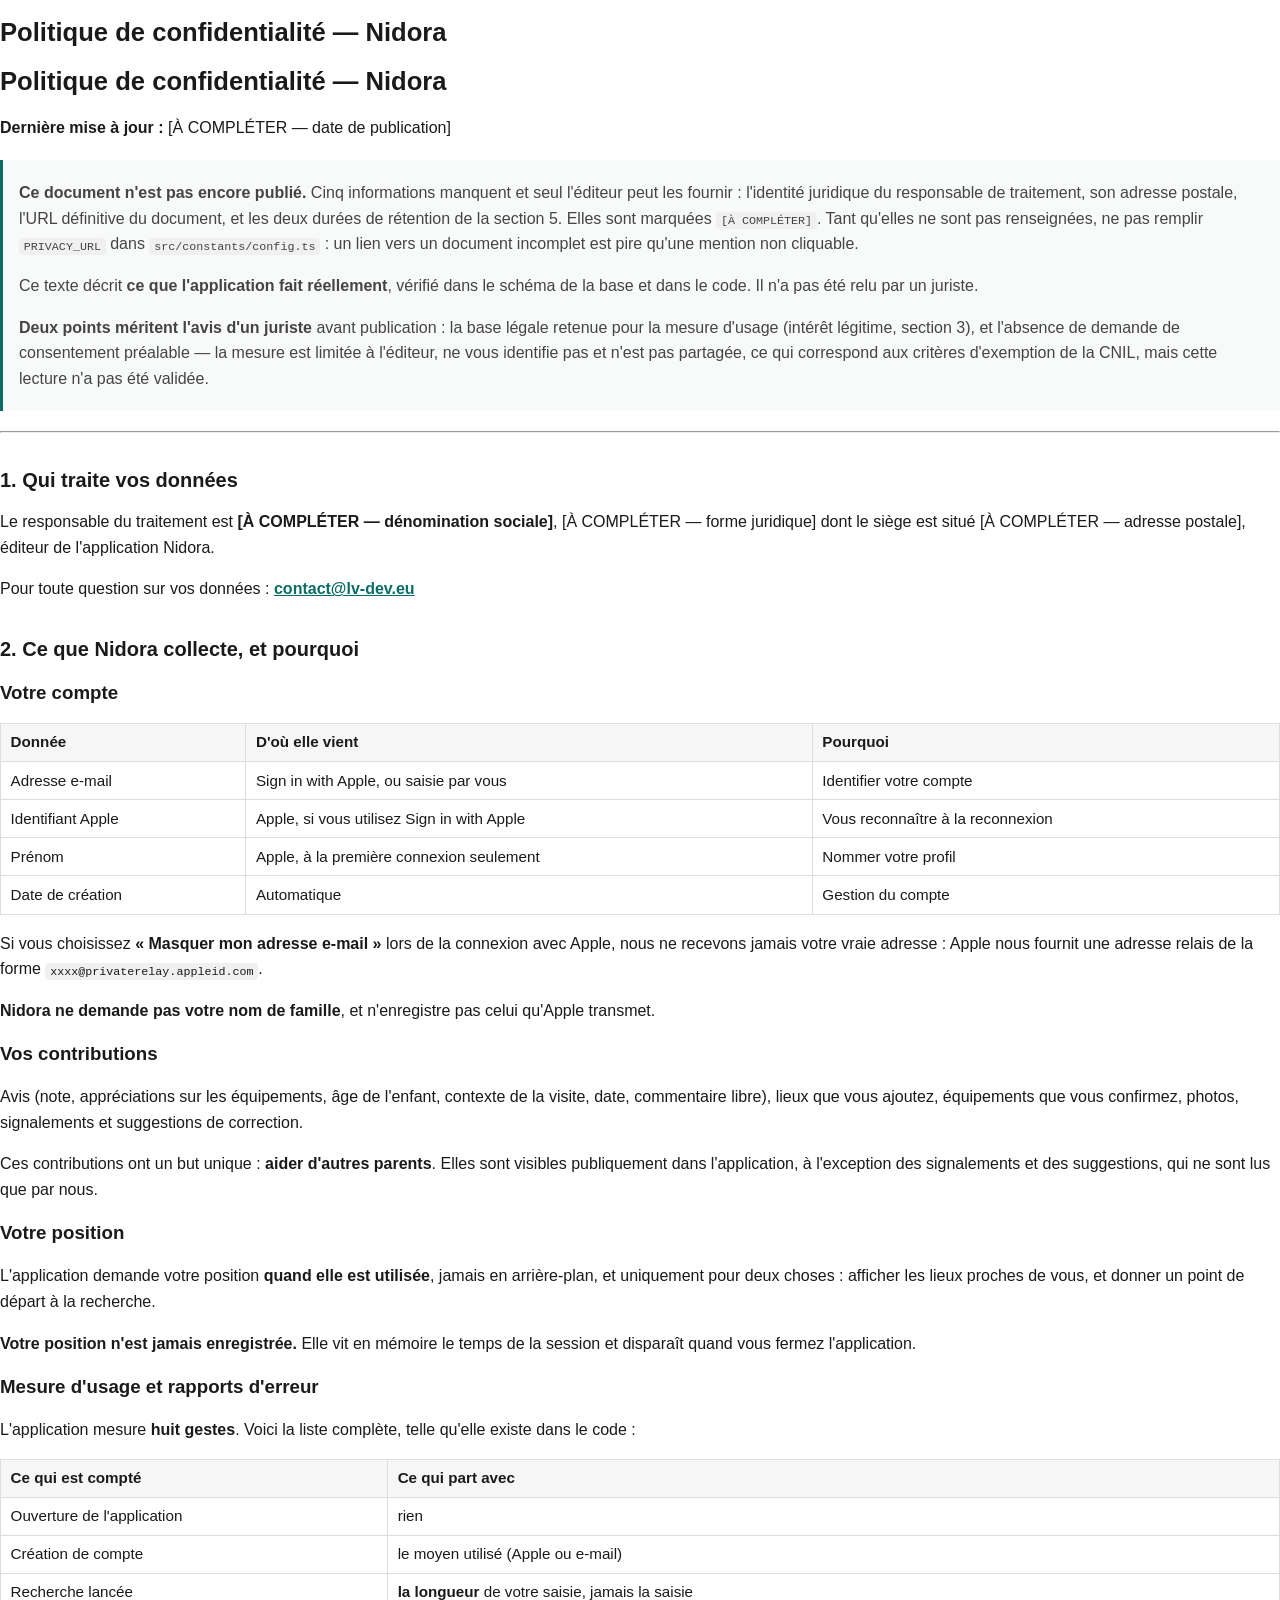
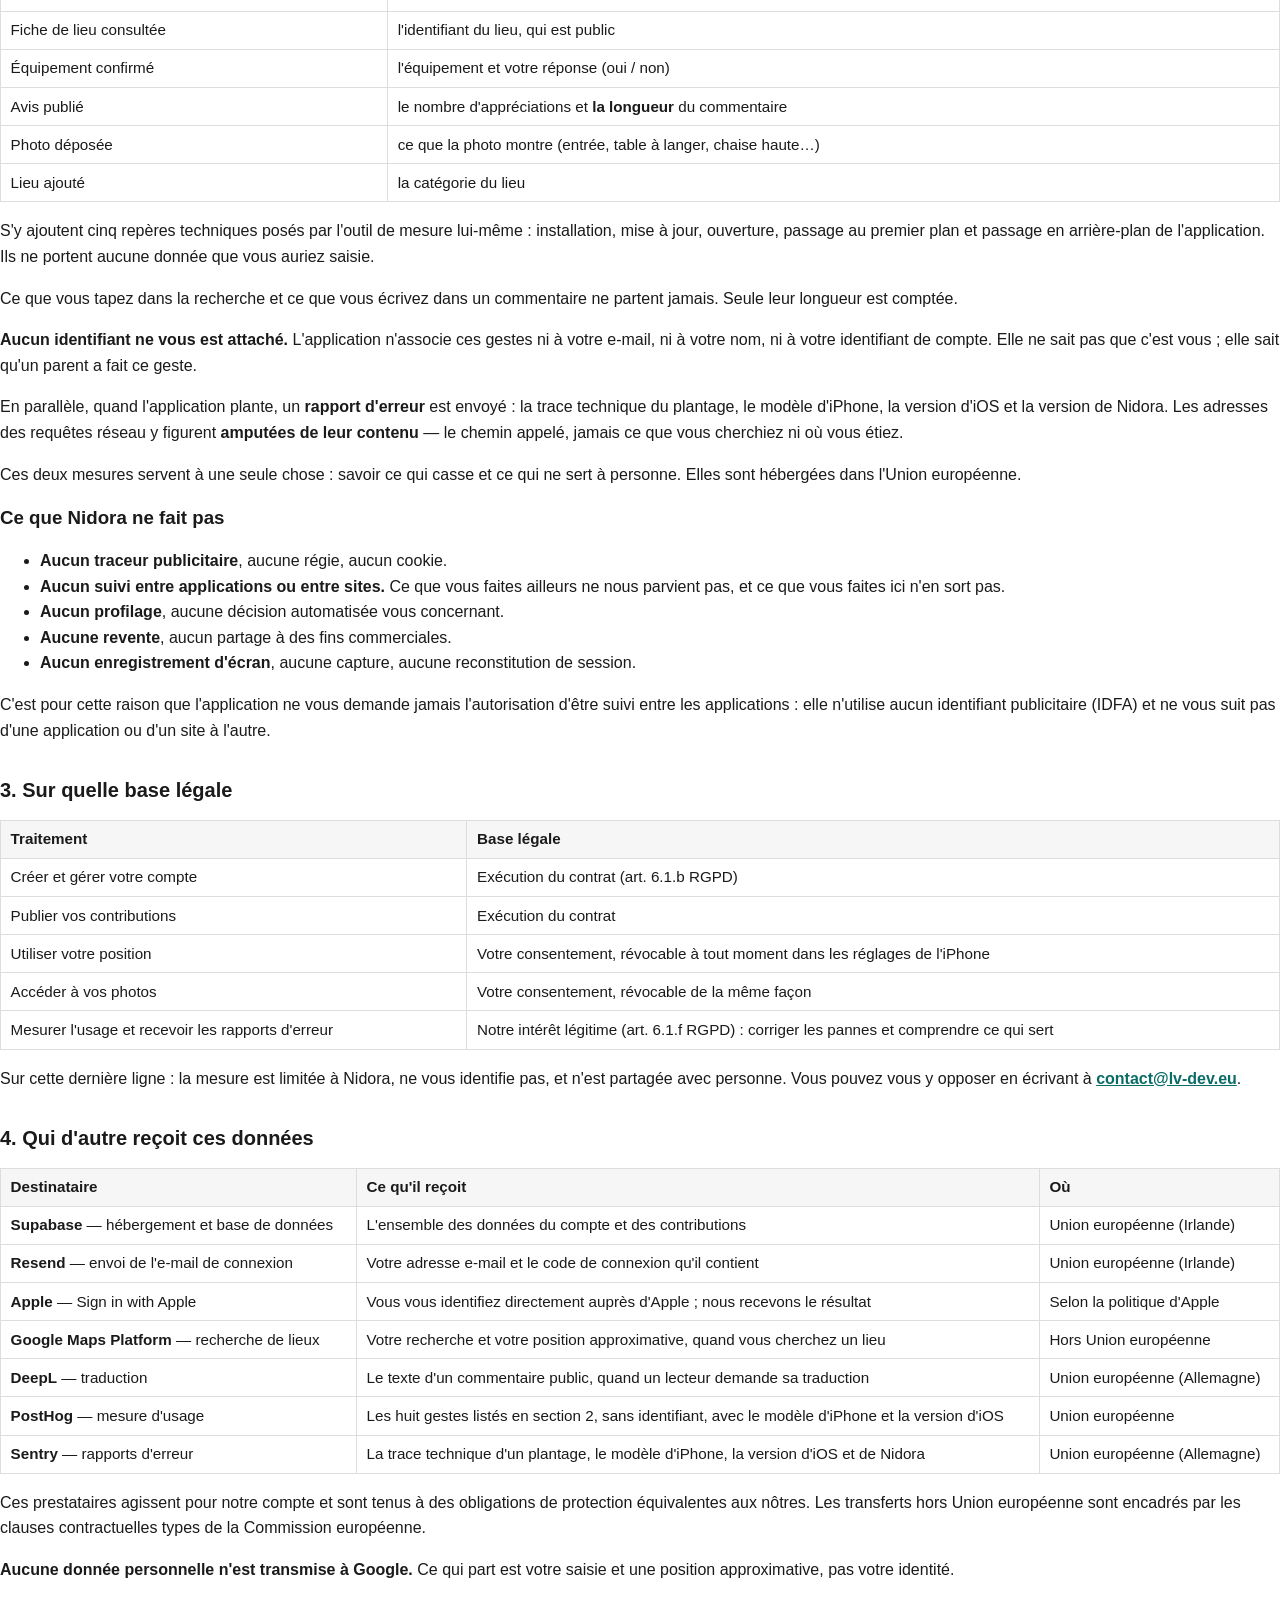
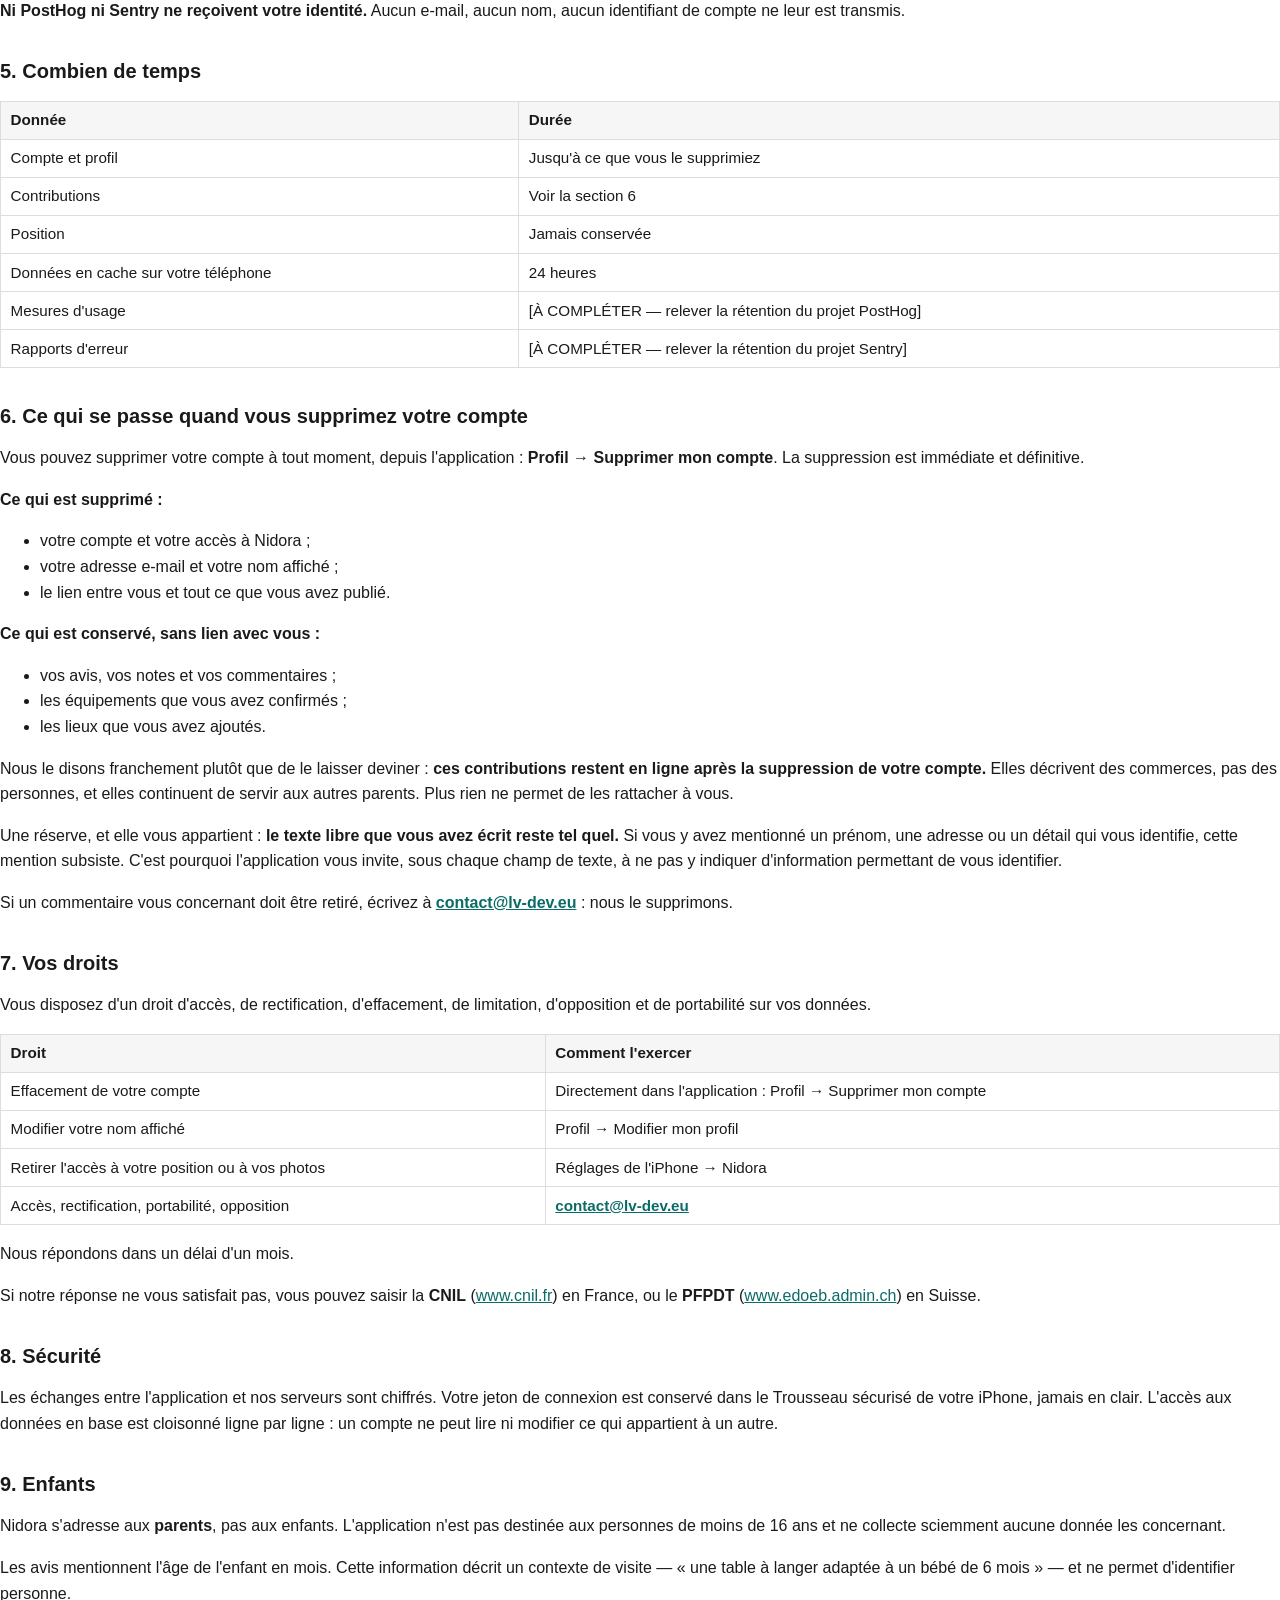
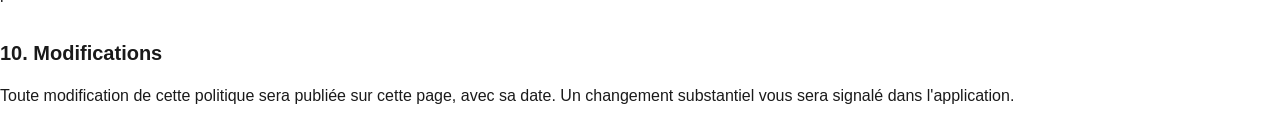
==== confidentialite.html @ 4f70db89 "feat(legal): le web de Nidora sur nidora.lv-dev.eu Pages legales rendues (pandoc) depuis nidora-app/" ====
<!DOCTYPE html>
<html xmlns="http://www.w3.org/1999/xhtml" lang="fr" xml:lang="fr">
<head>
  <meta charset="utf-8" />
  <meta name="generator" content="pandoc 3.11" />
  <meta name="viewport" content="width=device-width, initial-scale=1.0, user-scalable=yes" />
  <title>Politique de confidentialité — Nidora</title>
  <style>
    /* Default styles provided by pandoc.
    ** See https://pandoc.org/MANUAL.html#variables-for-html for config info.
    */
    span.smallcaps{font-variant: small-caps;}
    div.columns{display: flex; gap: 1.5em;}
    div.column{flex: auto;}
    @media screen {
    div.columns{gap: min(4vw, 1.5em);}
    div.column{overflow-x: auto;}
    }
    div.hanging-indent{margin-left: 1.5em; text-indent: -1.5em;}
    /* The extra [class] is a hack that increases specificity enough to
       override a similar rule in reveal.js */
    ul.task-list[class]{list-style: none;}
    ul.task-list li input[type="checkbox"] {
      font-size: inherit;
      width: 0.8em;
      margin: 0 0.8em 0.2em -1.6em;
      vertical-align: middle;
    }
  </style>
  <link rel="stylesheet" href="style.css" />
</head>
<body>
<header id="title-block-header">
<h1 class="title">Politique de confidentialité — Nidora</h1>
</header>
<h1 id="politique-de-confidentialité--nidora">Politique de
confidentialité — Nidora</h1>
<p><strong>Dernière mise à jour :</strong> [À COMPLÉTER — date de
publication]</p>
<blockquote>
<p><strong>Ce document n'est pas encore publié.</strong> Cinq
informations manquent et seul l'éditeur peut les fournir : l'identité
juridique du responsable de traitement, son adresse postale, l'URL
définitive du document, et les deux durées de rétention de la section 5.
Elles sont marquées <code>[À COMPLÉTER]</code>. Tant qu'elles ne sont
pas renseignées, ne pas remplir <code>PRIVACY_URL</code> dans
<code>src/constants/config.ts</code> : un lien vers un document
incomplet est pire qu'une mention non cliquable.</p>
<p>Ce texte décrit <strong>ce que l'application fait
réellement</strong>, vérifié dans le schéma de la base et dans le code.
Il n'a pas été relu par un juriste.</p>
<p><strong>Deux points méritent l'avis d'un juriste</strong> avant
publication : la base légale retenue pour la mesure d'usage (intérêt
légitime, section 3), et l'absence de demande de consentement préalable
— la mesure est limitée à l'éditeur, ne vous identifie pas et n'est pas
partagée, ce qui correspond aux critères d'exemption de la CNIL, mais
cette lecture n'a pas été validée.</p>
</blockquote>
<hr />
<h2 id="1-qui-traite-vos-données">1. Qui traite vos données</h2>
<p>Le responsable du traitement est <strong>[À COMPLÉTER — dénomination
sociale]</strong>, [À COMPLÉTER — forme juridique] dont le siège est
situé [À COMPLÉTER — adresse postale], éditeur de l'application
Nidora.</p>
<p>Pour toute question sur vos données : <strong><a
href="mailto:contact@lv-dev.eu">contact@lv-dev.eu</a></strong></p>
<h2 id="2-ce-que-nidora-collecte-et-pourquoi">2. Ce que Nidora collecte,
et pourquoi</h2>
<h3 id="votre-compte">Votre compte</h3>
<table>
<thead>
<tr>
<th>Donnée</th>
<th>D'où elle vient</th>
<th>Pourquoi</th>
</tr>
</thead>
<tbody>
<tr>
<td>Adresse e-mail</td>
<td>Sign in with Apple, ou saisie par vous</td>
<td>Identifier votre compte</td>
</tr>
<tr>
<td>Identifiant Apple</td>
<td>Apple, si vous utilisez Sign in with Apple</td>
<td>Vous reconnaître à la reconnexion</td>
</tr>
<tr>
<td>Prénom</td>
<td>Apple, à la première connexion seulement</td>
<td>Nommer votre profil</td>
</tr>
<tr>
<td>Date de création</td>
<td>Automatique</td>
<td>Gestion du compte</td>
</tr>
</tbody>
</table>
<p>Si vous choisissez <strong>« Masquer mon adresse e-mail »</strong>
lors de la connexion avec Apple, nous ne recevons jamais votre vraie
adresse : Apple nous fournit une adresse relais de la forme
<code>xxxx@privaterelay.appleid.com</code>.</p>
<p><strong>Nidora ne demande pas votre nom de famille</strong>, et
n'enregistre pas celui qu'Apple transmet.</p>
<h3 id="vos-contributions">Vos contributions</h3>
<p>Avis (note, appréciations sur les équipements, âge de l'enfant,
contexte de la visite, date, commentaire libre), lieux que vous ajoutez,
équipements que vous confirmez, photos, signalements et suggestions de
correction.</p>
<p>Ces contributions ont un but unique : <strong>aider d'autres
parents</strong>. Elles sont visibles publiquement dans l'application, à
l'exception des signalements et des suggestions, qui ne sont lus que par
nous.</p>
<h3 id="votre-position">Votre position</h3>
<p>L'application demande votre position <strong>quand elle est
utilisée</strong>, jamais en arrière-plan, et uniquement pour deux
choses : afficher les lieux proches de vous, et donner un point de
départ à la recherche.</p>
<p><strong>Votre position n'est jamais enregistrée.</strong> Elle vit en
mémoire le temps de la session et disparaît quand vous fermez
l'application.</p>
<h3 id="mesure-dusage-et-rapports-derreur">Mesure d'usage et rapports
d'erreur</h3>
<p>L'application mesure <strong>huit gestes</strong>. Voici la liste
complète, telle qu'elle existe dans le code :</p>
<table>
<thead>
<tr>
<th>Ce qui est compté</th>
<th>Ce qui part avec</th>
</tr>
</thead>
<tbody>
<tr>
<td>Ouverture de l'application</td>
<td>rien</td>
</tr>
<tr>
<td>Création de compte</td>
<td>le moyen utilisé (Apple ou e-mail)</td>
</tr>
<tr>
<td>Recherche lancée</td>
<td><strong>la longueur</strong> de votre saisie, jamais la saisie</td>
</tr>
<tr>
<td>Fiche de lieu consultée</td>
<td>l'identifiant du lieu, qui est public</td>
</tr>
<tr>
<td>Équipement confirmé</td>
<td>l'équipement et votre réponse (oui / non)</td>
</tr>
<tr>
<td>Avis publié</td>
<td>le nombre d'appréciations et <strong>la longueur</strong> du
commentaire</td>
</tr>
<tr>
<td>Photo déposée</td>
<td>ce que la photo montre (entrée, table à langer, chaise haute…)</td>
</tr>
<tr>
<td>Lieu ajouté</td>
<td>la catégorie du lieu</td>
</tr>
</tbody>
</table>
<p>S'y ajoutent cinq repères techniques posés par l'outil de mesure
lui-même : installation, mise à jour, ouverture, passage au premier plan
et passage en arrière-plan de l'application. Ils ne portent aucune
donnée que vous auriez saisie.</p>
<p>Ce que vous tapez dans la recherche et ce que vous écrivez dans un
commentaire ne partent jamais. Seule leur longueur est comptée.</p>
<p><strong>Aucun identifiant ne vous est attaché.</strong> L'application
n'associe ces gestes ni à votre e-mail, ni à votre nom, ni à votre
identifiant de compte. Elle ne sait pas que c'est vous ; elle sait qu'un
parent a fait ce geste.</p>
<p>En parallèle, quand l'application plante, un <strong>rapport
d'erreur</strong> est envoyé : la trace technique du plantage, le modèle
d'iPhone, la version d'iOS et la version de Nidora. Les adresses des
requêtes réseau y figurent <strong>amputées de leur contenu</strong> —
le chemin appelé, jamais ce que vous cherchiez ni où vous étiez.</p>
<p>Ces deux mesures servent à une seule chose : savoir ce qui casse et
ce qui ne sert à personne. Elles sont hébergées dans l'Union
européenne.</p>
<h3 id="ce-que-nidora-ne-fait-pas">Ce que Nidora ne fait pas</h3>
<ul>
<li><strong>Aucun traceur publicitaire</strong>, aucune régie, aucun
cookie.</li>
<li><strong>Aucun suivi entre applications ou entre sites.</strong> Ce
que vous faites ailleurs ne nous parvient pas, et ce que vous faites ici
n'en sort pas.</li>
<li><strong>Aucun profilage</strong>, aucune décision automatisée vous
concernant.</li>
<li><strong>Aucune revente</strong>, aucun partage à des fins
commerciales.</li>
<li><strong>Aucun enregistrement d'écran</strong>, aucune capture,
aucune reconstitution de session.</li>
</ul>
<p>C'est pour cette raison que l'application ne vous demande jamais
l'autorisation d'être suivi entre les applications : elle n'utilise
aucun identifiant publicitaire (IDFA) et ne vous suit pas d'une
application ou d'un site à l'autre.</p>
<h2 id="3-sur-quelle-base-légale">3. Sur quelle base légale</h2>
<table>
<thead>
<tr>
<th>Traitement</th>
<th>Base légale</th>
</tr>
</thead>
<tbody>
<tr>
<td>Créer et gérer votre compte</td>
<td>Exécution du contrat (art. 6.1.b RGPD)</td>
</tr>
<tr>
<td>Publier vos contributions</td>
<td>Exécution du contrat</td>
</tr>
<tr>
<td>Utiliser votre position</td>
<td>Votre consentement, révocable à tout moment dans les réglages de
l'iPhone</td>
</tr>
<tr>
<td>Accéder à vos photos</td>
<td>Votre consentement, révocable de la même façon</td>
</tr>
<tr>
<td>Mesurer l'usage et recevoir les rapports d'erreur</td>
<td>Notre intérêt légitime (art. 6.1.f RGPD) : corriger les pannes et
comprendre ce qui sert</td>
</tr>
</tbody>
</table>
<p>Sur cette dernière ligne : la mesure est limitée à Nidora, ne vous
identifie pas, et n'est partagée avec personne. Vous pouvez vous y
opposer en écrivant à <strong><a
href="mailto:contact@lv-dev.eu">contact@lv-dev.eu</a></strong>.</p>
<h2 id="4-qui-dautre-reçoit-ces-données">4. Qui d'autre reçoit ces
données</h2>
<table>
<thead>
<tr>
<th>Destinataire</th>
<th>Ce qu'il reçoit</th>
<th>Où</th>
</tr>
</thead>
<tbody>
<tr>
<td><strong>Supabase</strong> — hébergement et base de données</td>
<td>L'ensemble des données du compte et des contributions</td>
<td>Union européenne (Irlande)</td>
</tr>
<tr>
<td><strong>Resend</strong> — envoi de l'e-mail de connexion</td>
<td>Votre adresse e-mail et le code de connexion qu'il contient</td>
<td>Union européenne (Irlande)</td>
</tr>
<tr>
<td><strong>Apple</strong> — Sign in with Apple</td>
<td>Vous vous identifiez directement auprès d'Apple ; nous recevons le
résultat</td>
<td>Selon la politique d'Apple</td>
</tr>
<tr>
<td><strong>Google Maps Platform</strong> — recherche de lieux</td>
<td>Votre recherche et votre position approximative, quand vous cherchez
un lieu</td>
<td>Hors Union européenne</td>
</tr>
<tr>
<td><strong>DeepL</strong> — traduction</td>
<td>Le texte d'un commentaire public, quand un lecteur demande sa
traduction</td>
<td>Union européenne (Allemagne)</td>
</tr>
<tr>
<td><strong>PostHog</strong> — mesure d'usage</td>
<td>Les huit gestes listés en section 2, sans identifiant, avec le
modèle d'iPhone et la version d'iOS</td>
<td>Union européenne</td>
</tr>
<tr>
<td><strong>Sentry</strong> — rapports d'erreur</td>
<td>La trace technique d'un plantage, le modèle d'iPhone, la version
d'iOS et de Nidora</td>
<td>Union européenne (Allemagne)</td>
</tr>
</tbody>
</table>
<p>Ces prestataires agissent pour notre compte et sont tenus à des
obligations de protection équivalentes aux nôtres. Les transferts hors
Union européenne sont encadrés par les clauses contractuelles types de
la Commission européenne.</p>
<p><strong>Aucune donnée personnelle n'est transmise à Google.</strong>
Ce qui part est votre saisie et une position approximative, pas votre
identité.</p>
<p><strong>Ni PostHog ni Sentry ne reçoivent votre identité.</strong>
Aucun e-mail, aucun nom, aucun identifiant de compte ne leur est
transmis.</p>
<h2 id="5-combien-de-temps">5. Combien de temps</h2>
<table>
<thead>
<tr>
<th>Donnée</th>
<th>Durée</th>
</tr>
</thead>
<tbody>
<tr>
<td>Compte et profil</td>
<td>Jusqu'à ce que vous le supprimiez</td>
</tr>
<tr>
<td>Contributions</td>
<td>Voir la section 6</td>
</tr>
<tr>
<td>Position</td>
<td>Jamais conservée</td>
</tr>
<tr>
<td>Données en cache sur votre téléphone</td>
<td>24 heures</td>
</tr>
<tr>
<td>Mesures d'usage</td>
<td>[À COMPLÉTER — relever la rétention du projet PostHog]</td>
</tr>
<tr>
<td>Rapports d'erreur</td>
<td>[À COMPLÉTER — relever la rétention du projet Sentry]</td>
</tr>
</tbody>
</table>
<h2 id="6-ce-qui-se-passe-quand-vous-supprimez-votre-compte">6. Ce qui
se passe quand vous supprimez votre compte</h2>
<p>Vous pouvez supprimer votre compte à tout moment, depuis
l'application : <strong>Profil → Supprimer mon compte</strong>. La
suppression est immédiate et définitive.</p>
<p><strong>Ce qui est supprimé :</strong></p>
<ul>
<li>votre compte et votre accès à Nidora ;</li>
<li>votre adresse e-mail et votre nom affiché ;</li>
<li>le lien entre vous et tout ce que vous avez publié.</li>
</ul>
<p><strong>Ce qui est conservé, sans lien avec vous :</strong></p>
<ul>
<li>vos avis, vos notes et vos commentaires ;</li>
<li>les équipements que vous avez confirmés ;</li>
<li>les lieux que vous avez ajoutés.</li>
</ul>
<p>Nous le disons franchement plutôt que de le laisser deviner :
<strong>ces contributions restent en ligne après la suppression de votre
compte.</strong> Elles décrivent des commerces, pas des personnes, et
elles continuent de servir aux autres parents. Plus rien ne permet de
les rattacher à vous.</p>
<p>Une réserve, et elle vous appartient : <strong>le texte libre que
vous avez écrit reste tel quel.</strong> Si vous y avez mentionné un
prénom, une adresse ou un détail qui vous identifie, cette mention
subsiste. C'est pourquoi l'application vous invite, sous chaque champ de
texte, à ne pas y indiquer d'information permettant de vous
identifier.</p>
<p>Si un commentaire vous concernant doit être retiré, écrivez à
<strong><a
href="mailto:contact@lv-dev.eu">contact@lv-dev.eu</a></strong> : nous le
supprimons.</p>
<h2 id="7-vos-droits">7. Vos droits</h2>
<p>Vous disposez d'un droit d'accès, de rectification, d'effacement, de
limitation, d'opposition et de portabilité sur vos données.</p>
<table>
<thead>
<tr>
<th>Droit</th>
<th>Comment l'exercer</th>
</tr>
</thead>
<tbody>
<tr>
<td>Effacement de votre compte</td>
<td>Directement dans l'application : Profil → Supprimer mon compte</td>
</tr>
<tr>
<td>Modifier votre nom affiché</td>
<td>Profil → Modifier mon profil</td>
</tr>
<tr>
<td>Retirer l'accès à votre position ou à vos photos</td>
<td>Réglages de l'iPhone → Nidora</td>
</tr>
<tr>
<td>Accès, rectification, portabilité, opposition</td>
<td><strong><a
href="mailto:contact@lv-dev.eu">contact@lv-dev.eu</a></strong></td>
</tr>
</tbody>
</table>
<p>Nous répondons dans un délai d'un mois.</p>
<p>Si notre réponse ne vous satisfait pas, vous pouvez saisir la
<strong>CNIL</strong> (<a href="http://www.cnil.fr">www.cnil.fr</a>) en
France, ou le <strong>PFPDT</strong> (<a
href="http://www.edoeb.admin.ch">www.edoeb.admin.ch</a>) en Suisse.</p>
<h2 id="8-sécurité">8. Sécurité</h2>
<p>Les échanges entre l'application et nos serveurs sont chiffrés. Votre
jeton de connexion est conservé dans le Trousseau sécurisé de votre
iPhone, jamais en clair. L'accès aux données en base est cloisonné ligne
par ligne : un compte ne peut lire ni modifier ce qui appartient à un
autre.</p>
<h2 id="9-enfants">9. Enfants</h2>
<p>Nidora s'adresse aux <strong>parents</strong>, pas aux enfants.
L'application n'est pas destinée aux personnes de moins de 16 ans et ne
collecte sciemment aucune donnée les concernant.</p>
<p>Les avis mentionnent l'âge de l'enfant en mois. Cette information
décrit un contexte de visite — « une table à langer adaptée à un bébé de
6 mois » — et ne permet d'identifier personne.</p>
<h2 id="10-modifications">10. Modifications</h2>
<p>Toute modification de cette politique sera publiée sur cette page,
avec sa date. Un changement substantiel vous sera signalé dans
l'application.</p>
</body>
</html>
---- style.css ----
:root { color-scheme: light dark; }
body {
  margin: 0;
  font-family: -apple-system, "Segoe UI", Roboto, Helvetica, Arial, sans-serif;
  line-height: 1.6;
  color: #1a1a1a;
  background: #ffffff;
}
main { max-width: 42rem; margin: 0 auto; padding: 2rem 1.25rem 4rem; }
h1, h2, h3 { line-height: 1.25; }
h1 { font-size: 1.6rem; }
h2 { font-size: 1.25rem; margin-top: 2.2rem; }
a { color: #0a6c66; }
table { border-collapse: collapse; width: 100%; font-size: 0.95rem; }
th, td { border: 1px solid #ddd; padding: 0.4rem 0.6rem; text-align: left; vertical-align: top; }
th { background: #f6f6f6; }
blockquote {
  margin: 1.2rem 0;
  padding: 0.25rem 1rem;
  border-left: 3px solid #0a6c66;
  color: #444444;
  background: #f8faf9;
}
code { background: #f0f0f0; padding: 0.1rem 0.3rem; border-radius: 4px; font-size: 0.9em; }
.tagline { font-size: 1.15rem; color: #555555; }
@media (prefers-color-scheme: dark) {
  body { color: #e8e8e8; background: #141414; }
  th { background: #222222; }
  th, td { border-color: #333333; }
  code { background: #262626; }
  blockquote { background: #1a2220; color: #bbbbbb; }
}
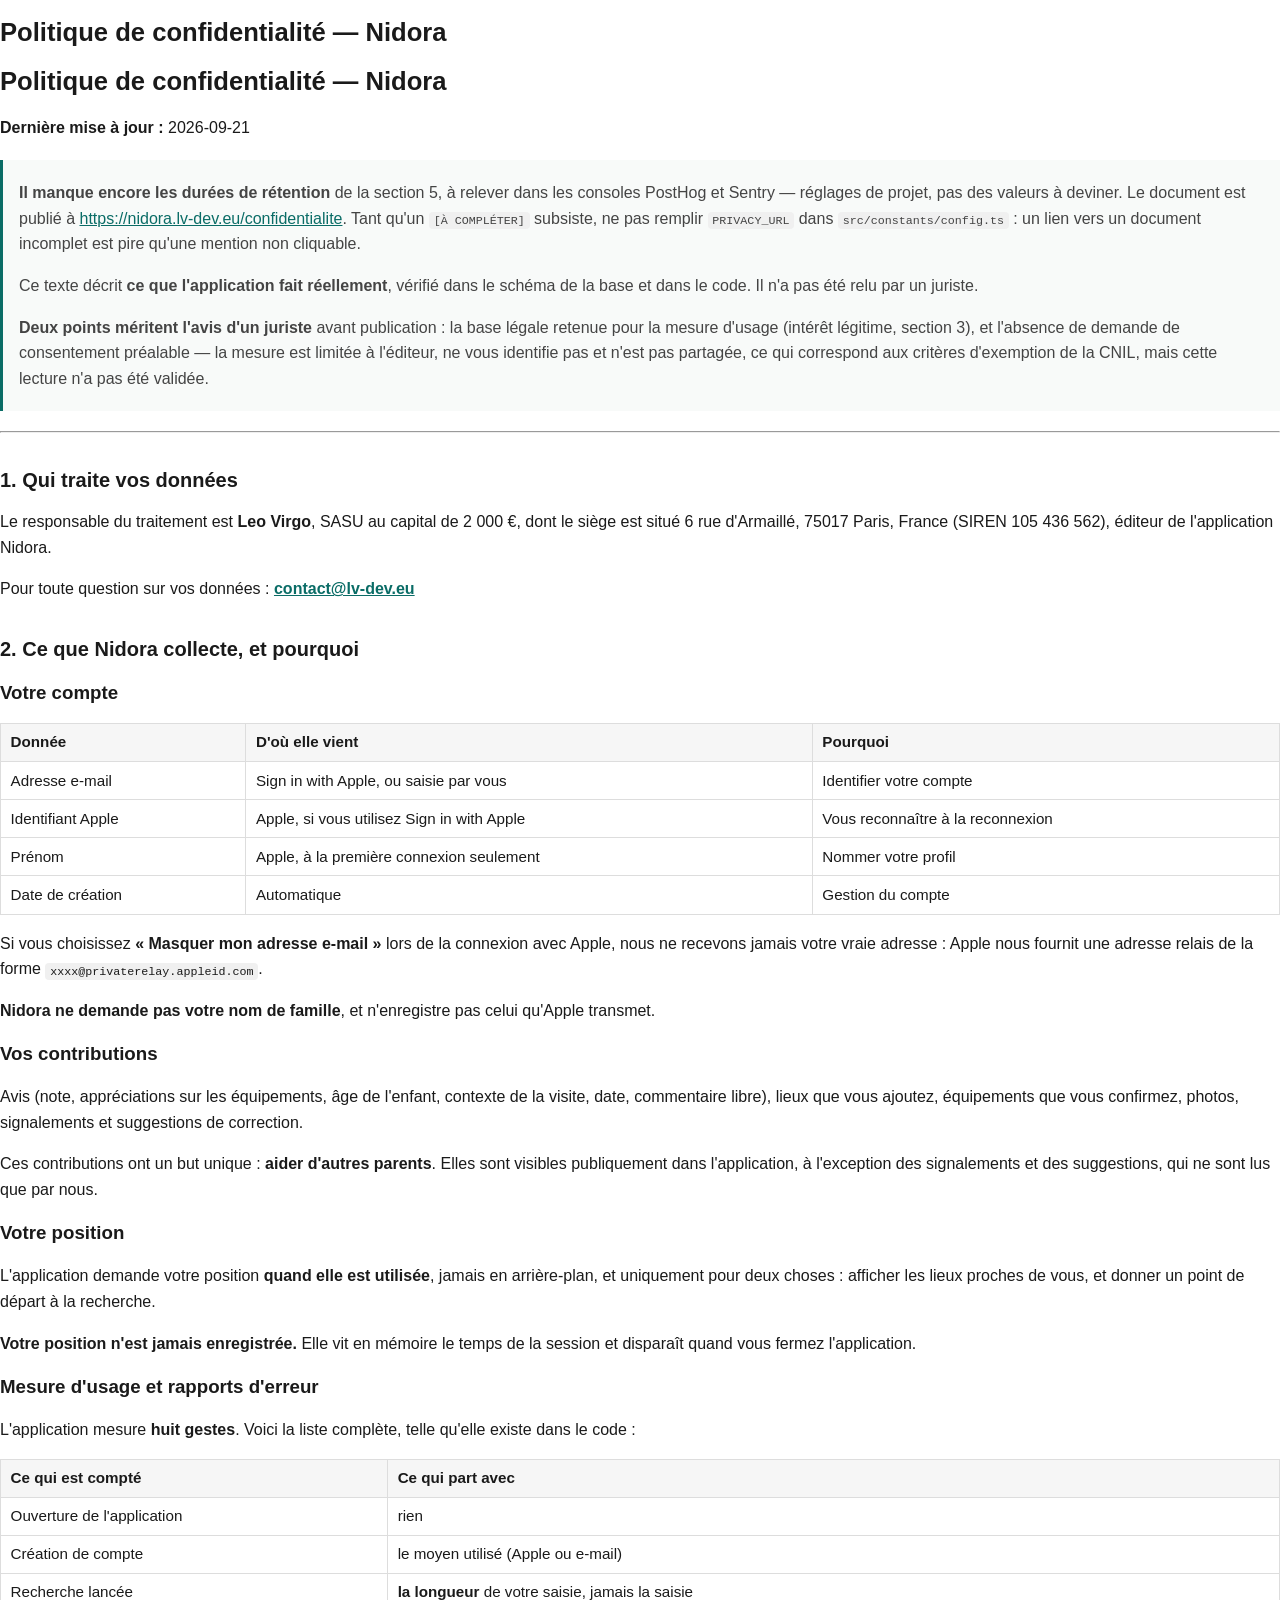
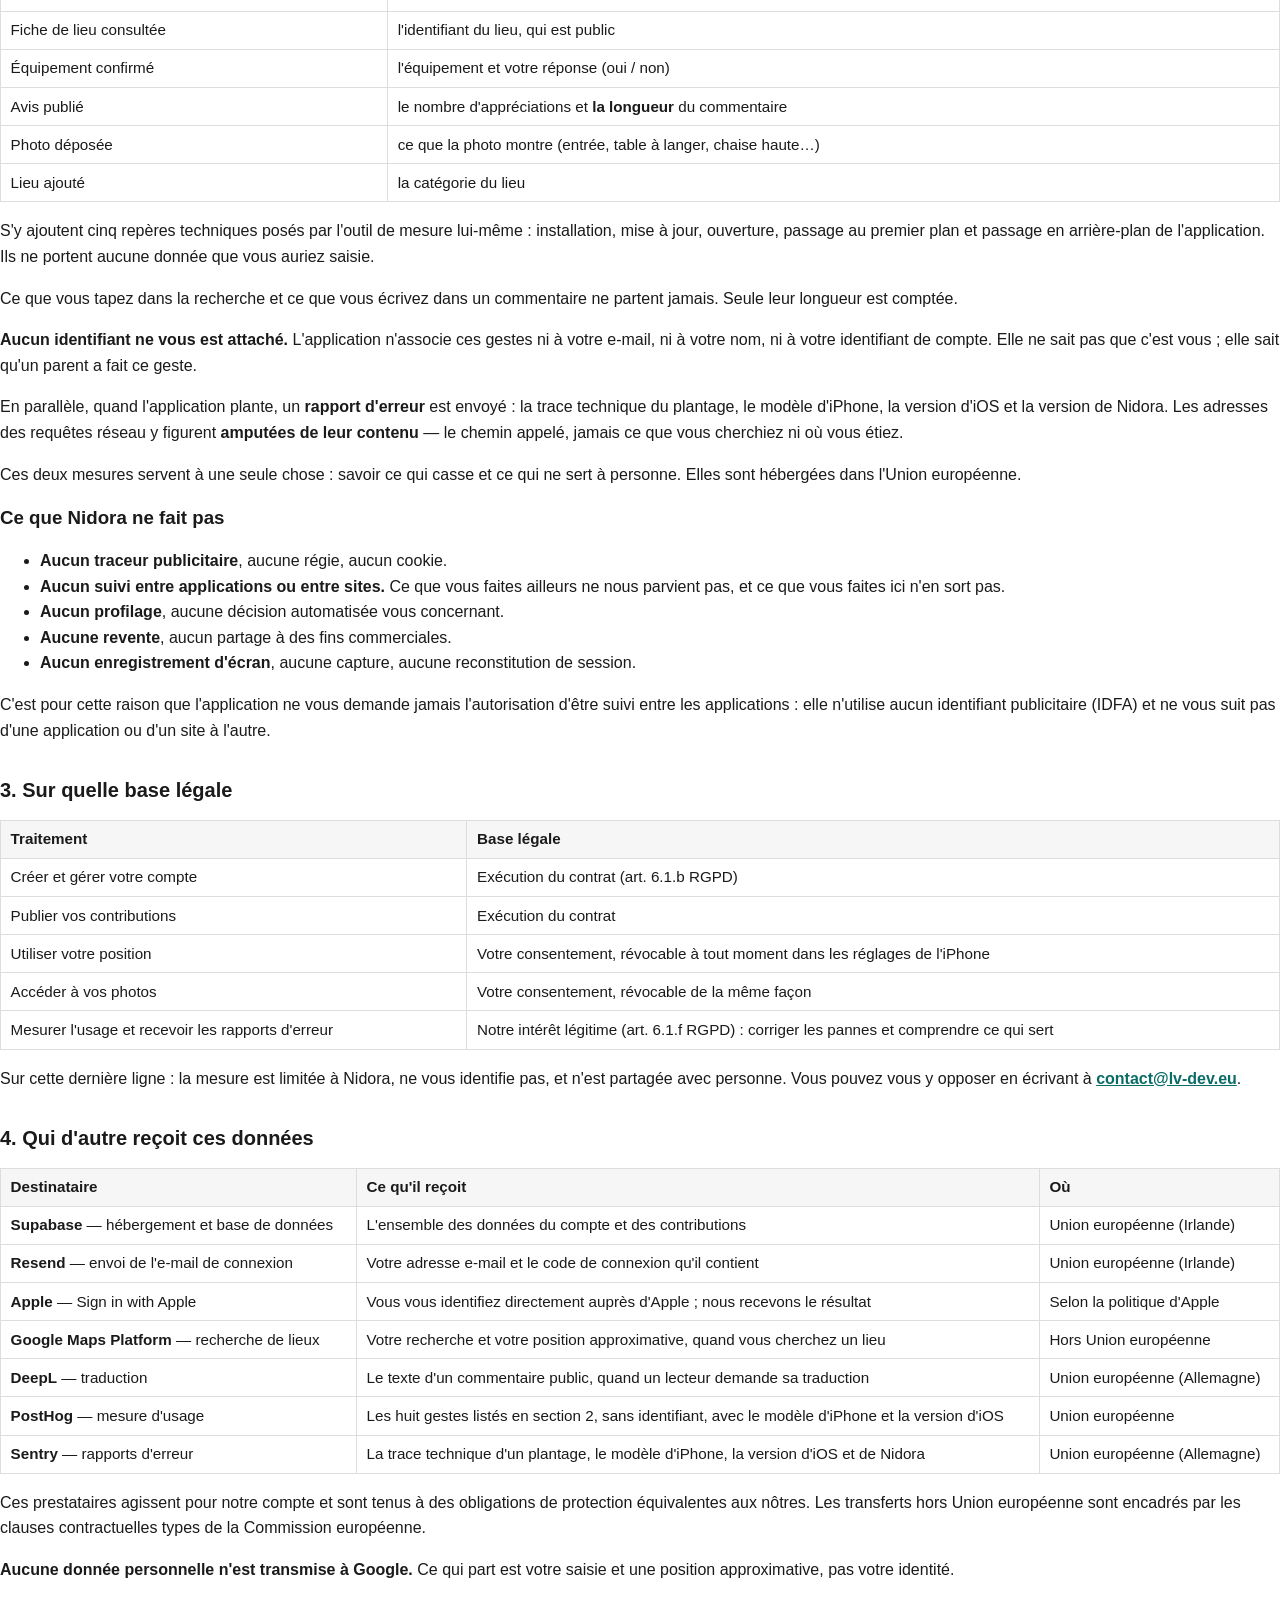
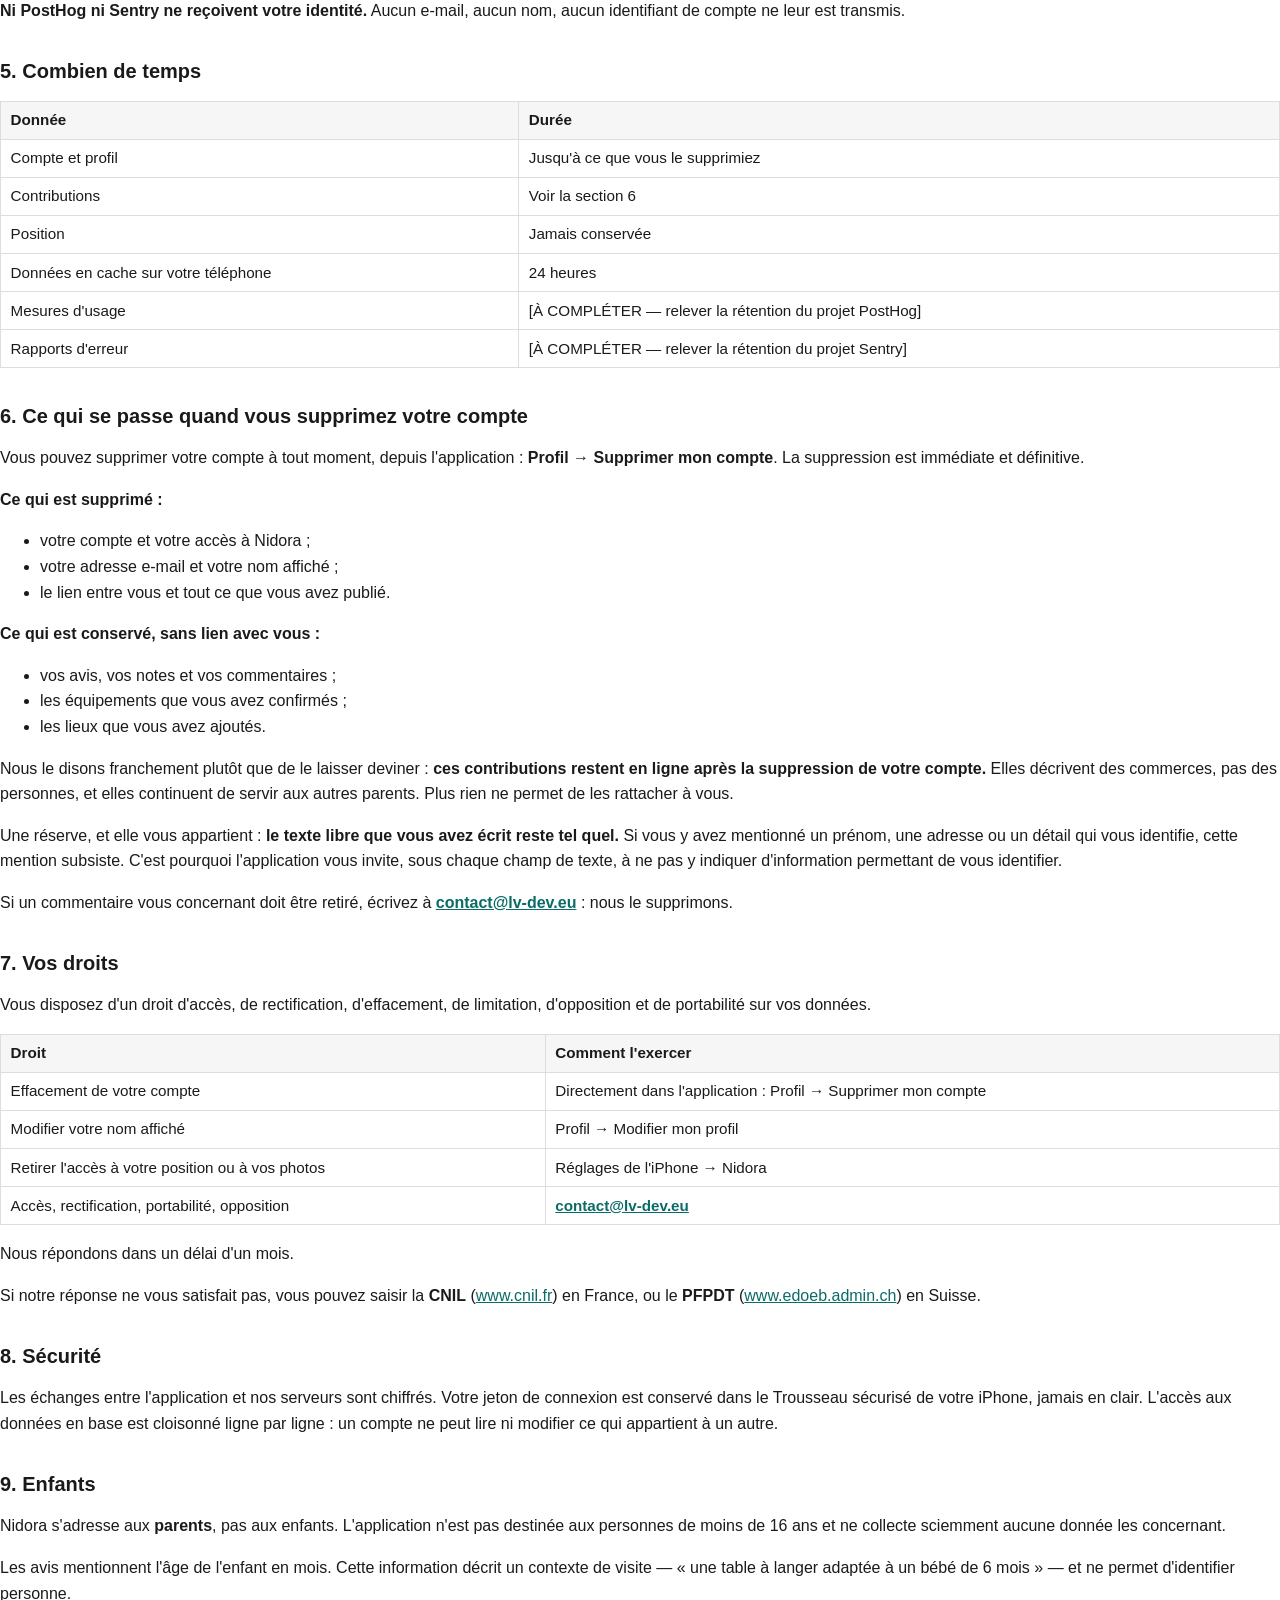
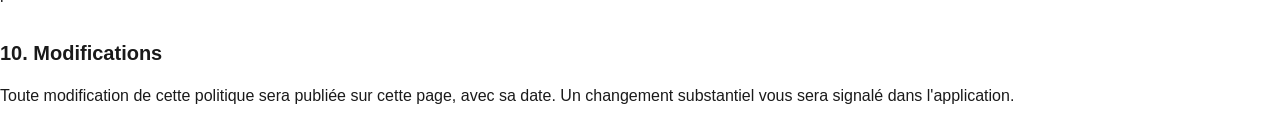
==== commit b0ce6cf8: "docs(legal): l'editeur a une identite complete sur les deux pages Leo Virgo, SASU au capital de 2000" ====
--- a/confidentialite.html
+++ b/confidentialite.html
@@ -35,17 +35,16 @@
 </header>
 <h1 id="politique-de-confidentialité--nidora">Politique de
 confidentialité — Nidora</h1>
-<p><strong>Dernière mise à jour :</strong> [À COMPLÉTER — date de
-publication]</p>
+<p><strong>Dernière mise à jour :</strong> 2026-09-21</p>
 <blockquote>
-<p><strong>Ce document n'est pas encore publié.</strong> Cinq
-informations manquent et seul l'éditeur peut les fournir : l'identité
-juridique du responsable de traitement, son adresse postale, l'URL
-définitive du document, et les deux durées de rétention de la section 5.
-Elles sont marquées <code>[À COMPLÉTER]</code>. Tant qu'elles ne sont
-pas renseignées, ne pas remplir <code>PRIVACY_URL</code> dans
-<code>src/constants/config.ts</code> : un lien vers un document
-incomplet est pire qu'une mention non cliquable.</p>
+<p><strong>Il manque encore les durées de rétention</strong> de la
+section 5, à relever dans les consoles PostHog et Sentry — réglages de
+projet, pas des valeurs à deviner. Le document est publié à <a
+href="https://nidora.lv-dev.eu/confidentialite">https://nidora.lv-dev.eu/confidentialite</a>.
+Tant qu'un <code>[À COMPLÉTER]</code> subsiste, ne pas remplir
+<code>PRIVACY_URL</code> dans <code>src/constants/config.ts</code> : un
+lien vers un document incomplet est pire qu'une mention non
+cliquable.</p>
 <p>Ce texte décrit <strong>ce que l'application fait
 réellement</strong>, vérifié dans le schéma de la base et dans le code.
 Il n'a pas été relu par un juriste.</p>
@@ -58,10 +57,9 @@
 </blockquote>
 <hr />
 <h2 id="1-qui-traite-vos-données">1. Qui traite vos données</h2>
-<p>Le responsable du traitement est <strong>[À COMPLÉTER — dénomination
-sociale]</strong>, [À COMPLÉTER — forme juridique] dont le siège est
-situé [À COMPLÉTER — adresse postale], éditeur de l'application
-Nidora.</p>
+<p>Le responsable du traitement est <strong>Leo Virgo</strong>, SASU au
+capital de 2 000 €, dont le siège est situé 6 rue d'Armaillé, 75017
+Paris, France (SIREN 105 436 562), éditeur de l'application Nidora.</p>
 <p>Pour toute question sur vos données : <strong><a
 href="mailto:contact@lv-dev.eu">contact@lv-dev.eu</a></strong></p>
 <h2 id="2-ce-que-nidora-collecte-et-pourquoi">2. Ce que Nidora collecte,
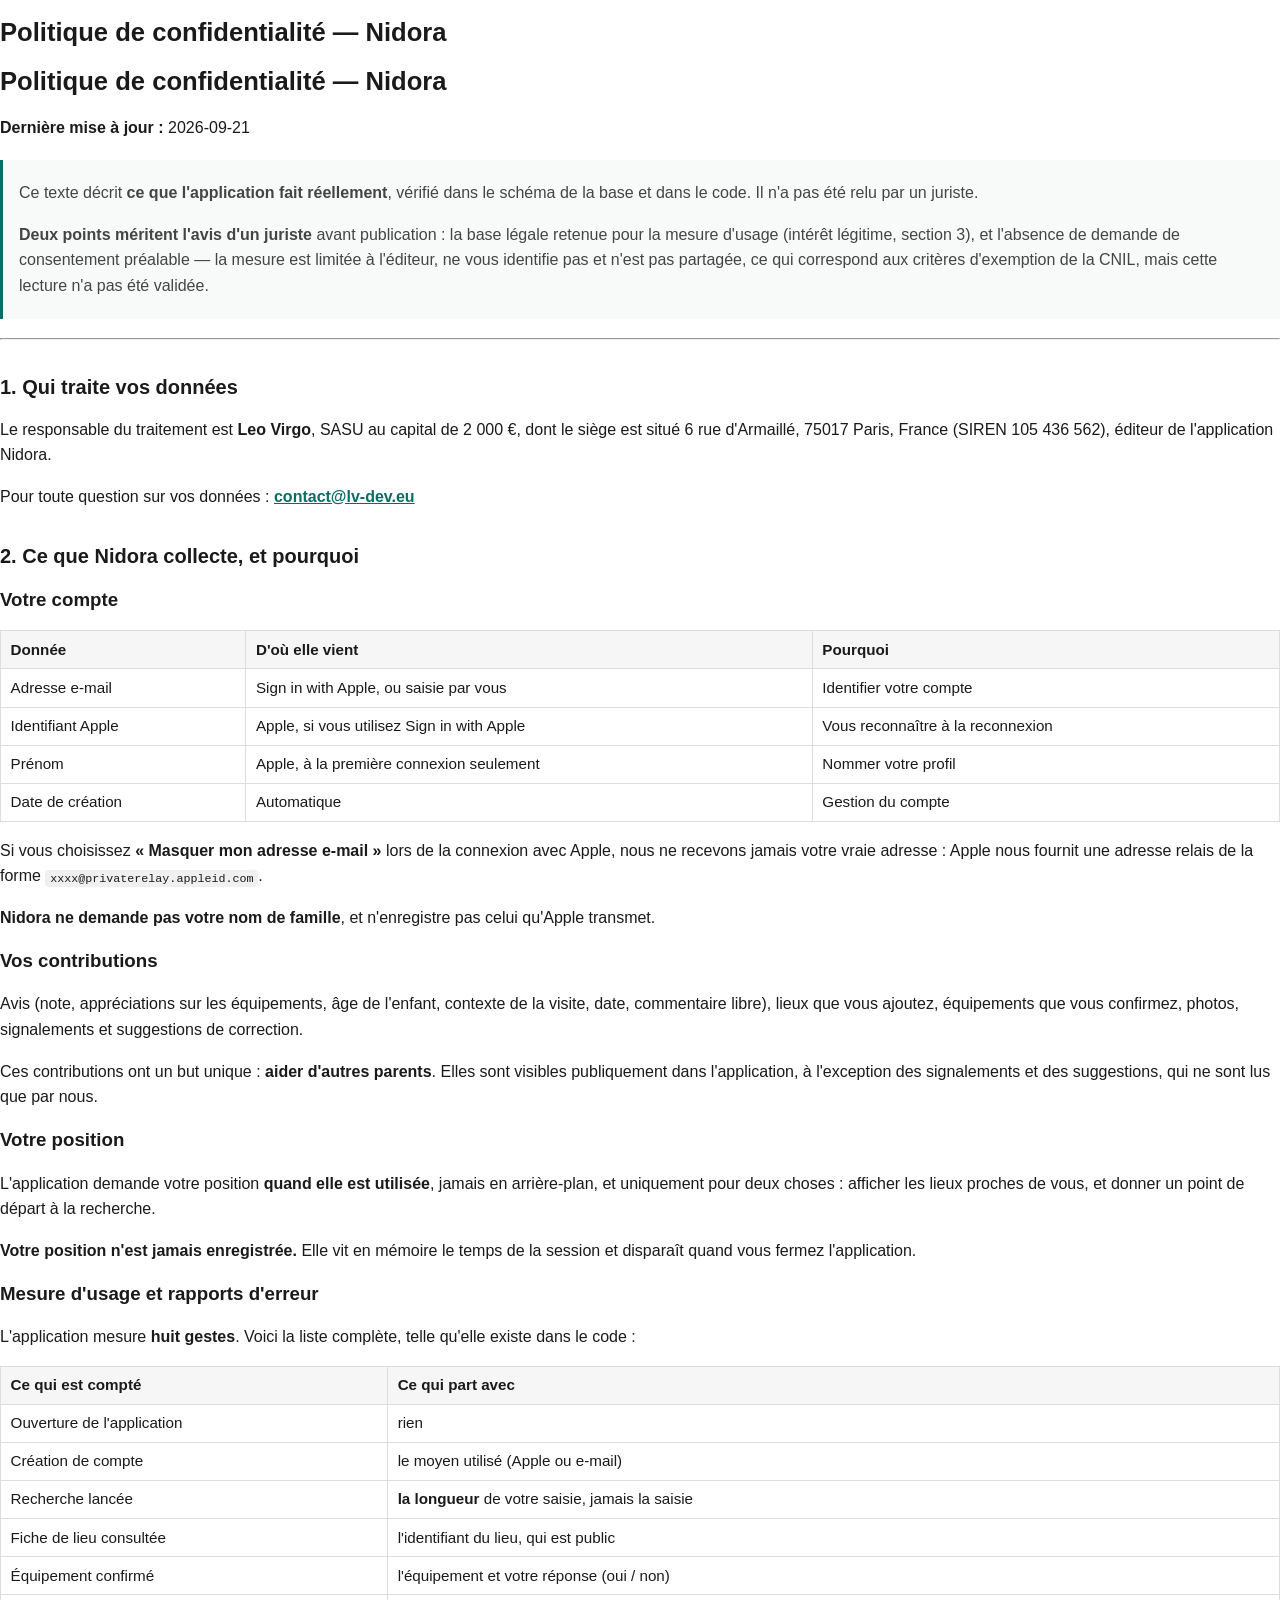
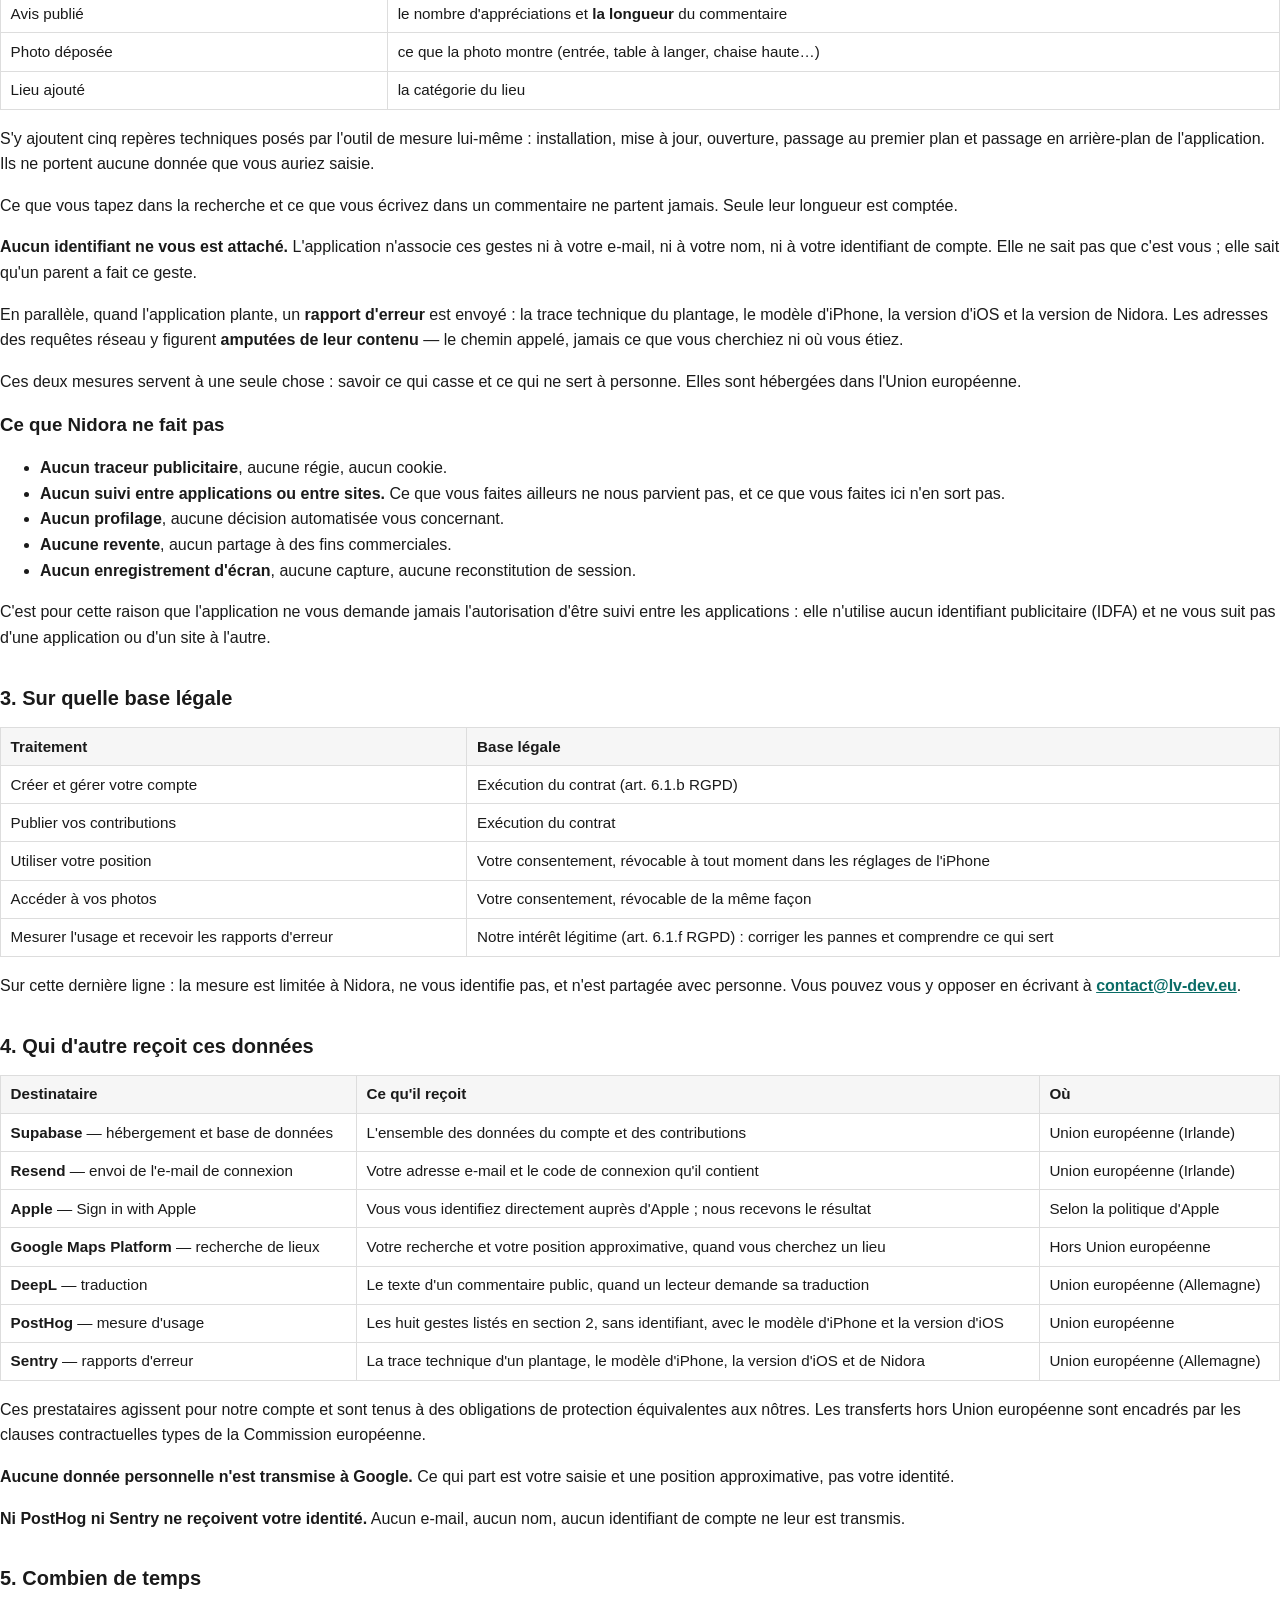
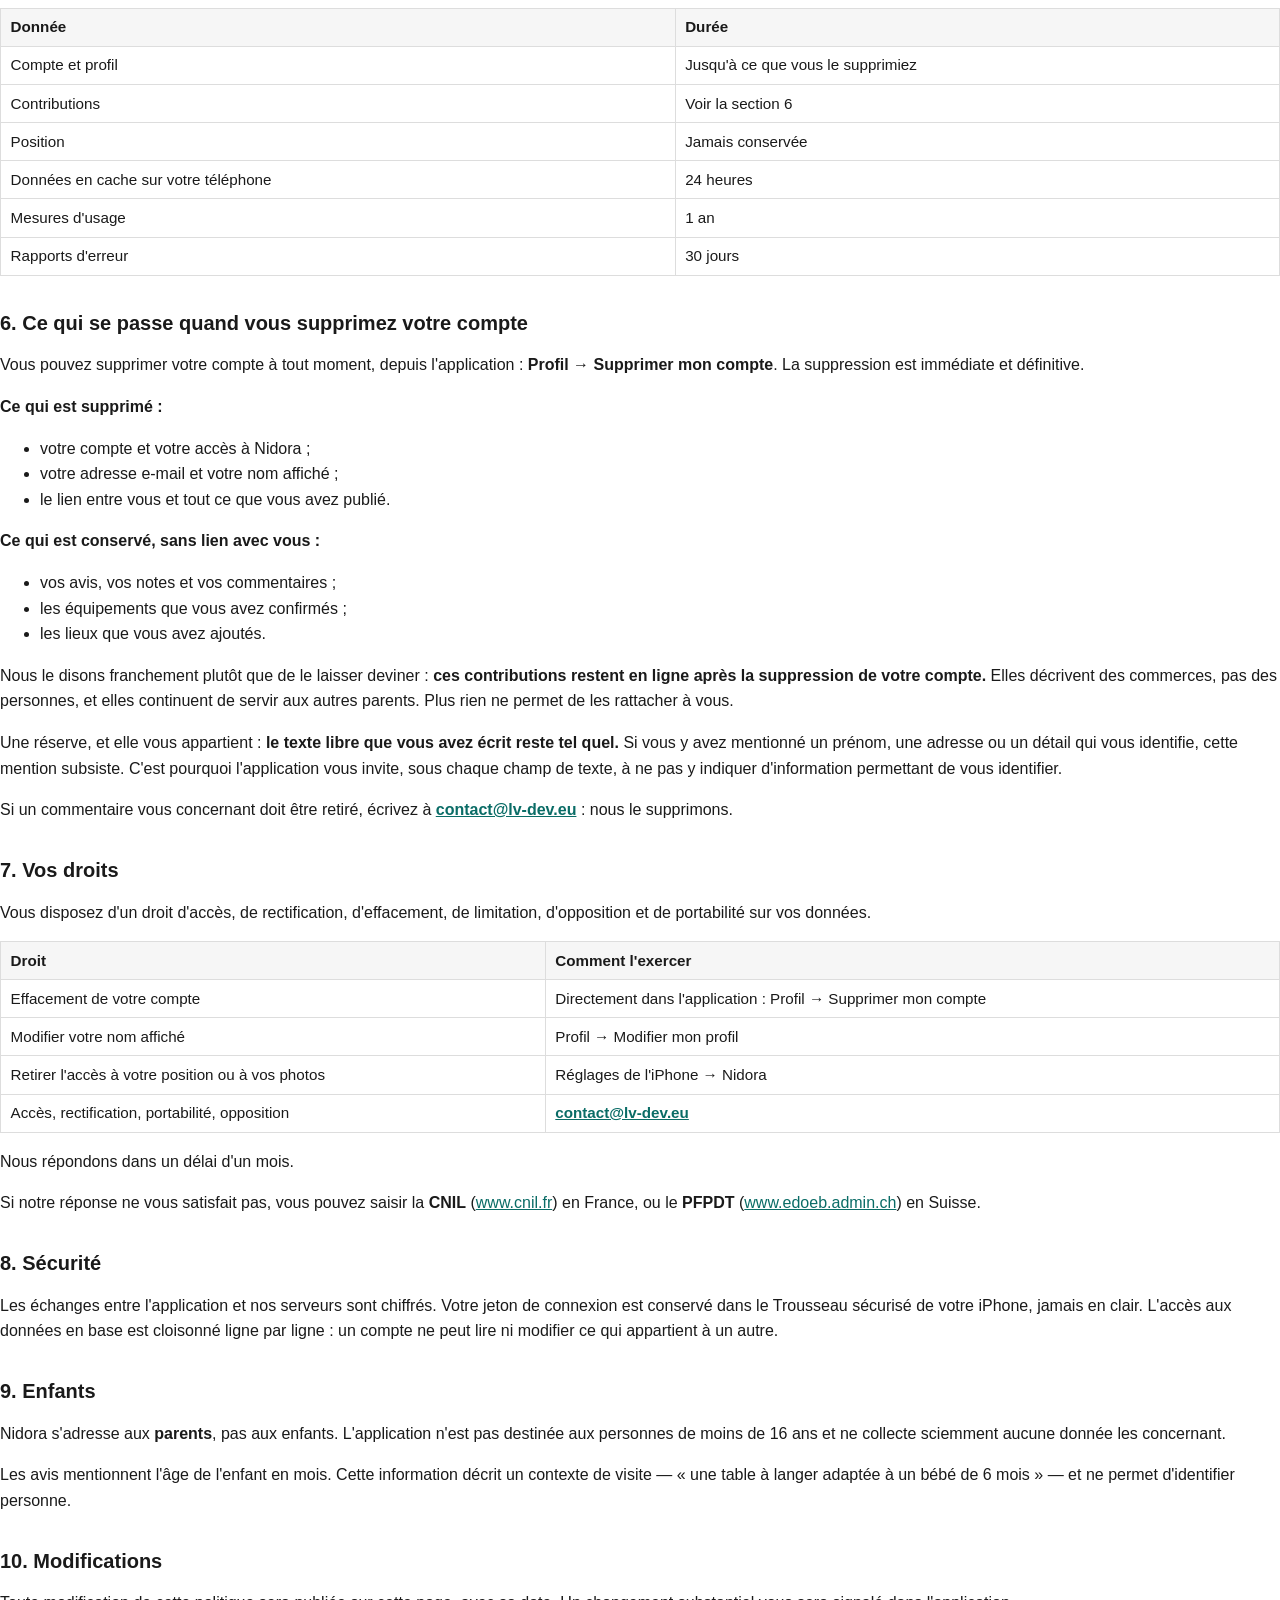
==== commit 51ff7d0c: "docs(legal): les deux documents sont complets, retentions relevees PostHog 1 an, Sentry 30 jours. Pl" ====
--- a/confidentialite.html
+++ b/confidentialite.html
@@ -37,14 +37,6 @@
 confidentialité — Nidora</h1>
 <p><strong>Dernière mise à jour :</strong> 2026-09-21</p>
 <blockquote>
-<p><strong>Il manque encore les durées de rétention</strong> de la
-section 5, à relever dans les consoles PostHog et Sentry — réglages de
-projet, pas des valeurs à deviner. Le document est publié à <a
-href="https://nidora.lv-dev.eu/confidentialite">https://nidora.lv-dev.eu/confidentialite</a>.
-Tant qu'un <code>[À COMPLÉTER]</code> subsiste, ne pas remplir
-<code>PRIVACY_URL</code> dans <code>src/constants/config.ts</code> : un
-lien vers un document incomplet est pire qu'une mention non
-cliquable.</p>
 <p>Ce texte décrit <strong>ce que l'application fait
 réellement</strong>, vérifié dans le schéma de la base et dans le code.
 Il n'a pas été relu par un juriste.</p>
@@ -329,11 +321,11 @@
 </tr>
 <tr>
 <td>Mesures d'usage</td>
-<td>[À COMPLÉTER — relever la rétention du projet PostHog]</td>
+<td>1 an</td>
 </tr>
 <tr>
 <td>Rapports d'erreur</td>
-<td>[À COMPLÉTER — relever la rétention du projet Sentry]</td>
+<td>30 jours</td>
 </tr>
 </tbody>
 </table>
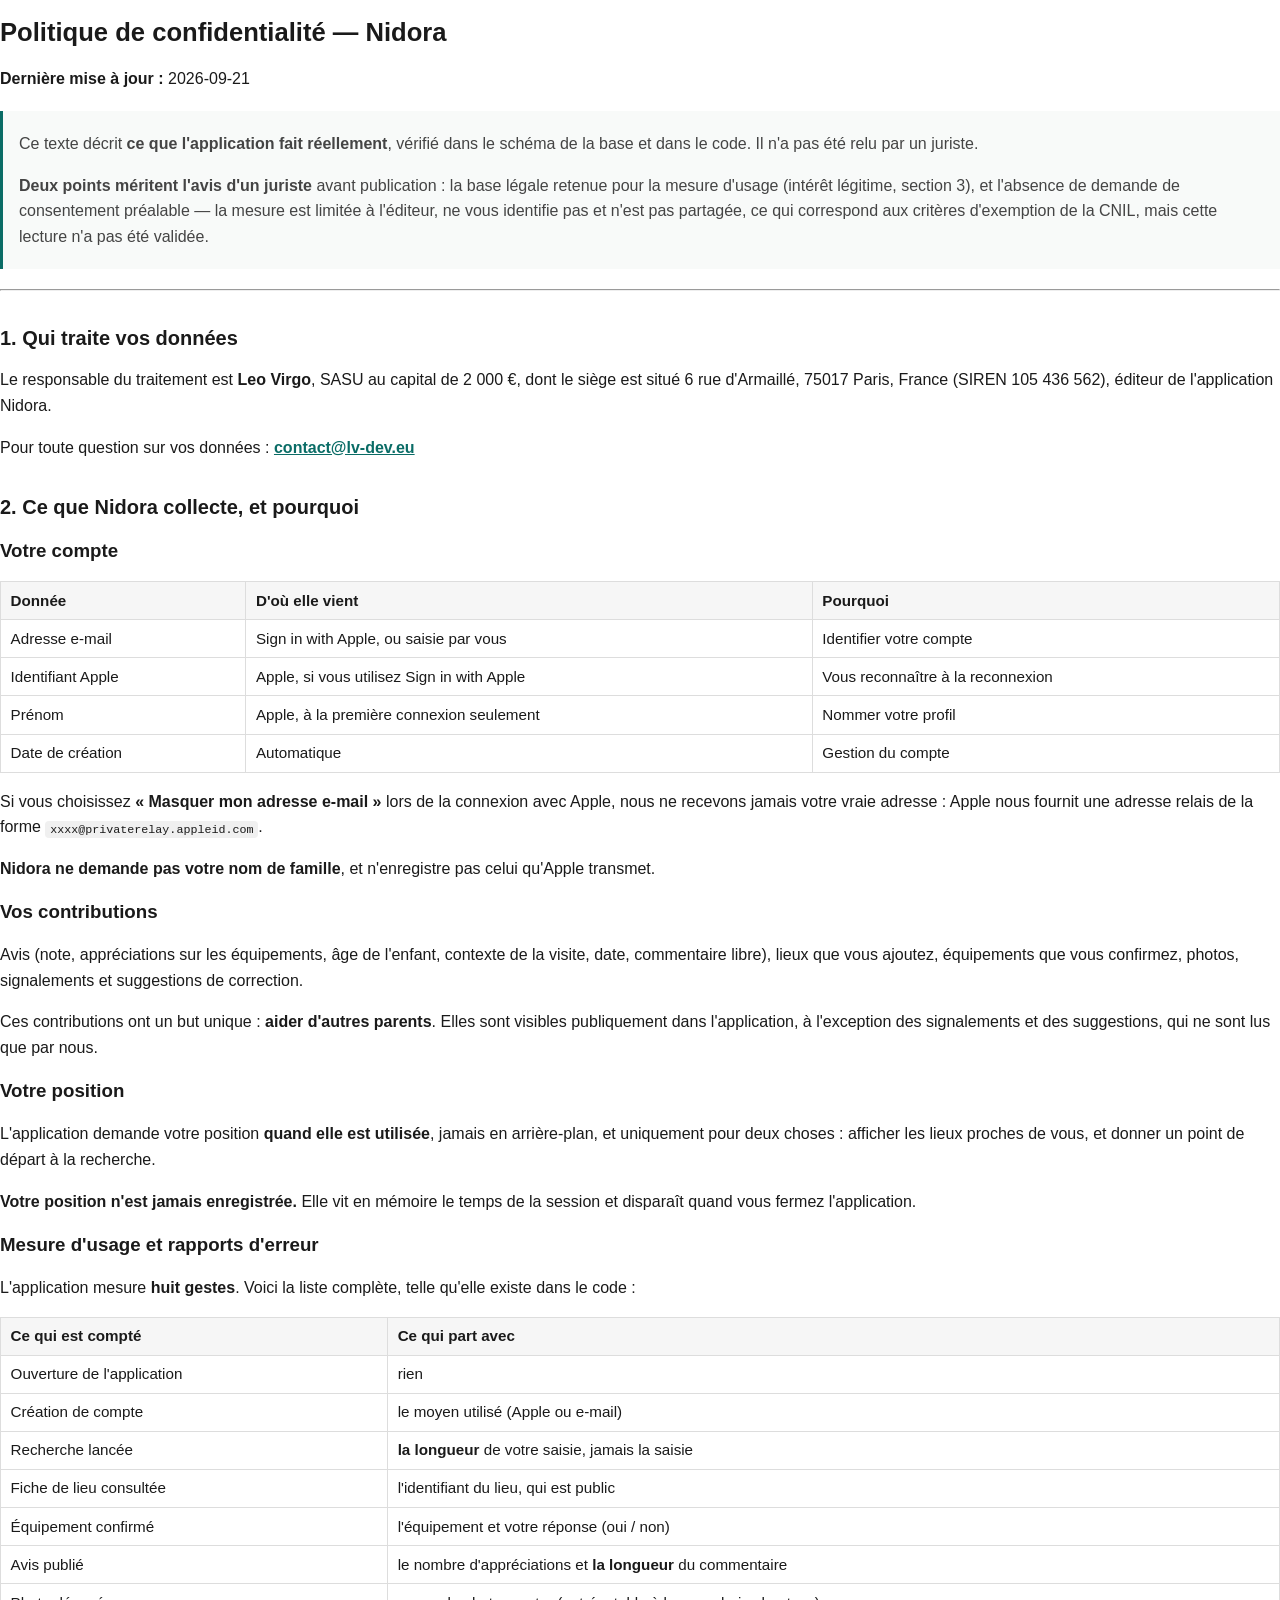
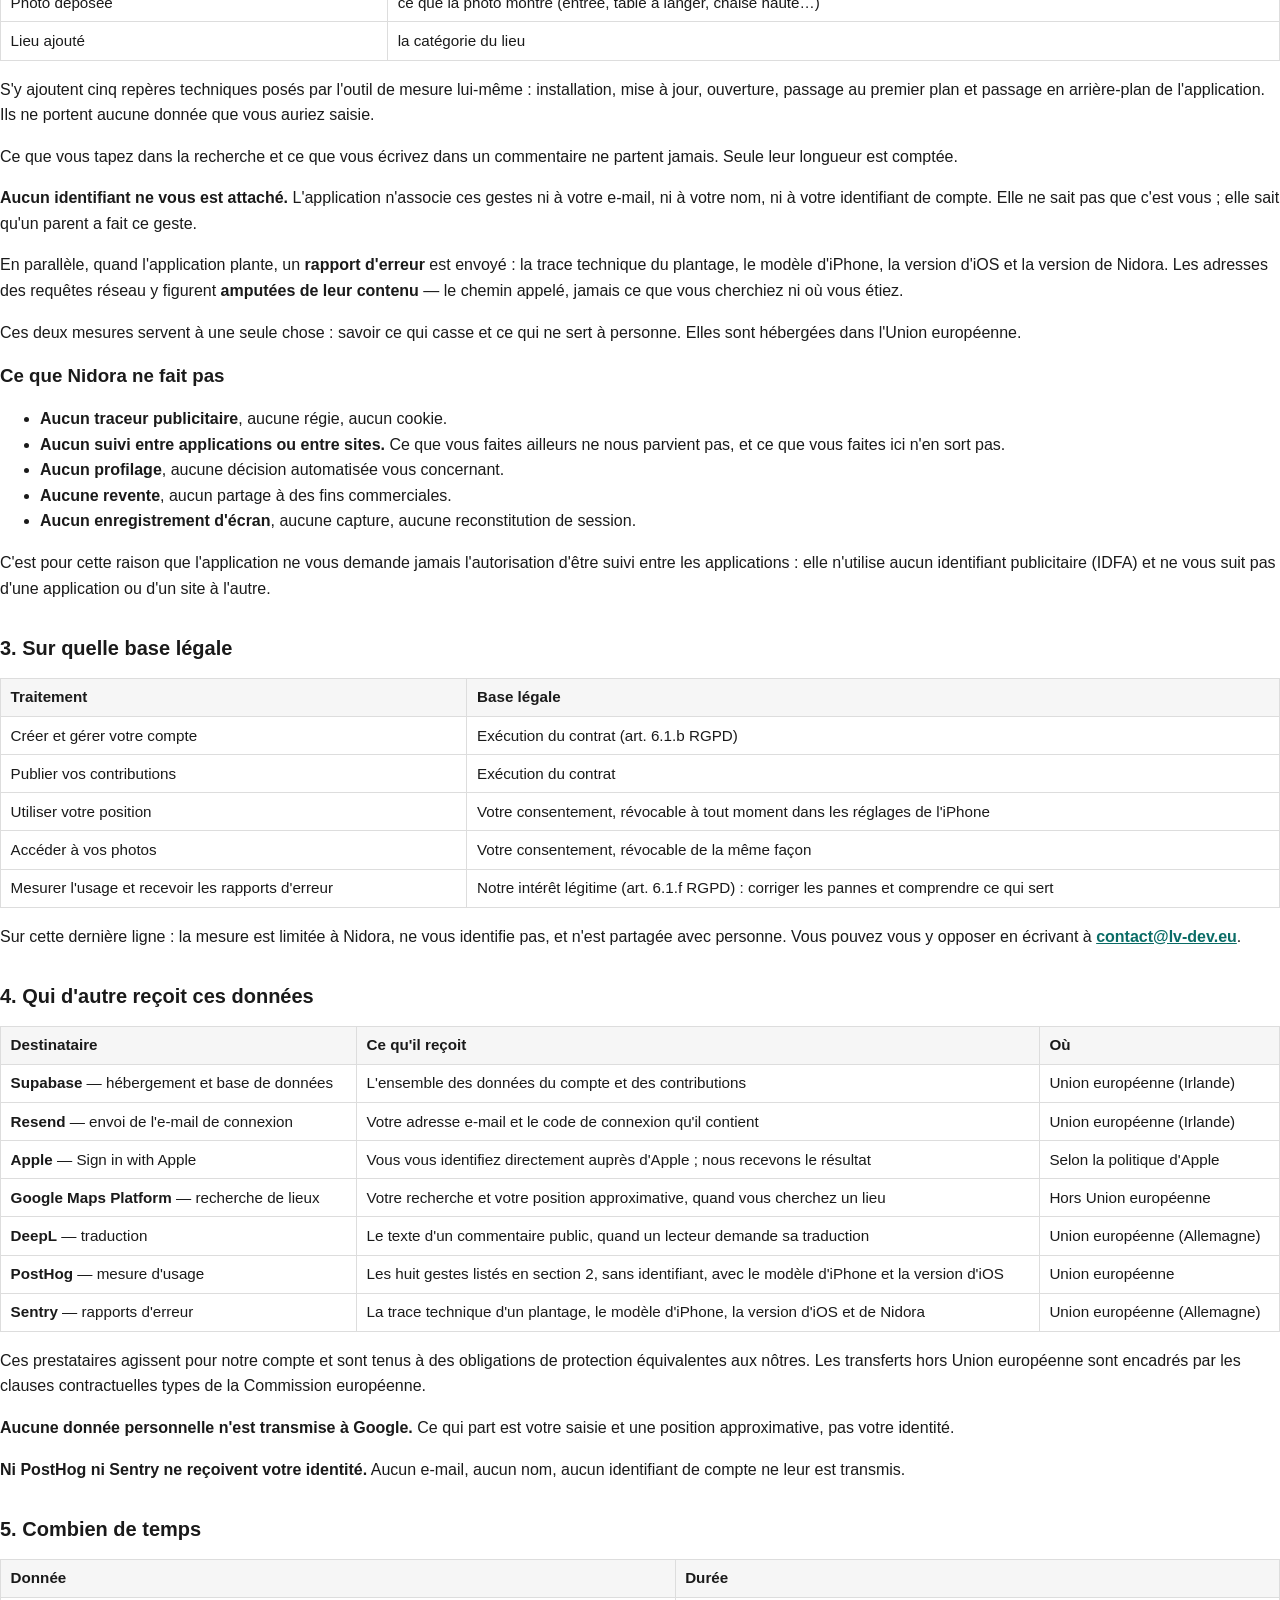
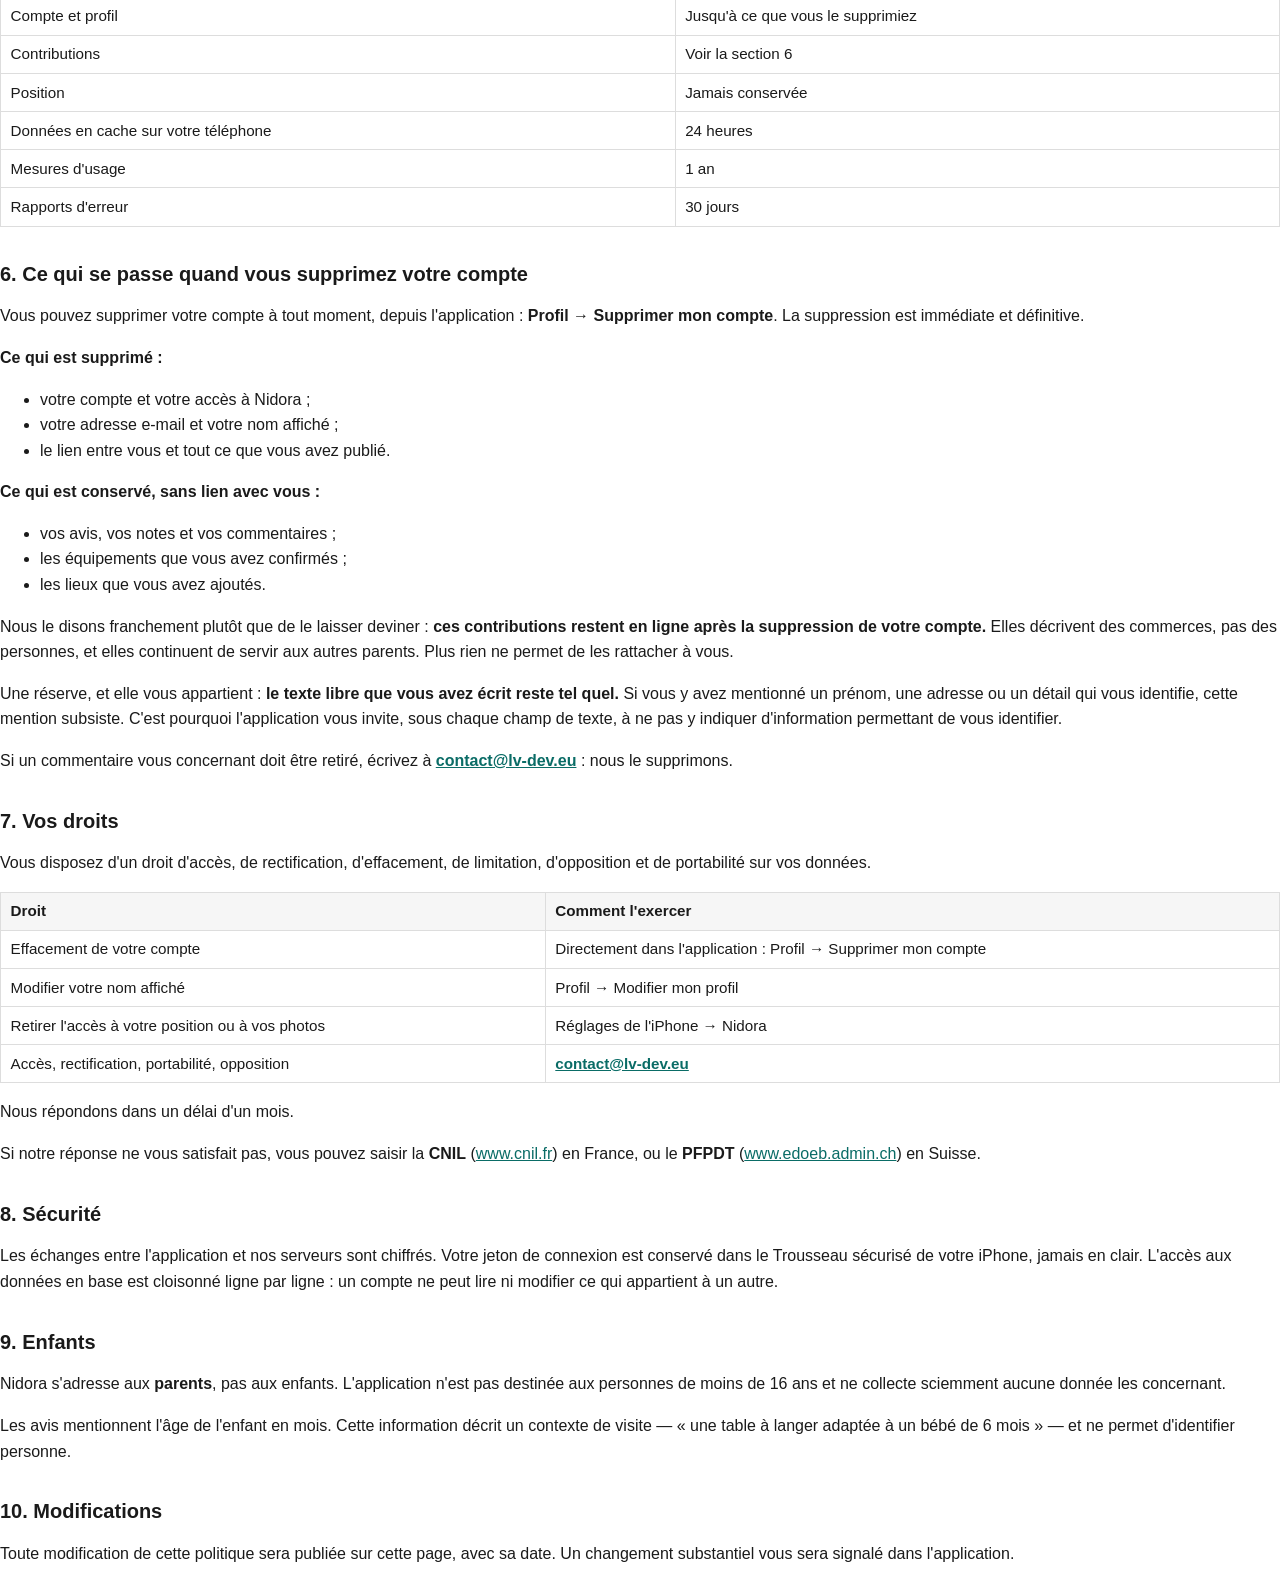
==== commit 380f095c: "fix(legal): le titre ne se duplique plus, et le rendu a un script Le template pandoc rendait le bloc" ====
--- a/confidentialite.html
+++ b/confidentialite.html
@@ -30,9 +30,6 @@
   <link rel="stylesheet" href="style.css" />
 </head>
 <body>
-<header id="title-block-header">
-<h1 class="title">Politique de confidentialité — Nidora</h1>
-</header>
 <h1 id="politique-de-confidentialité--nidora">Politique de
 confidentialité — Nidora</h1>
 <p><strong>Dernière mise à jour :</strong> 2026-09-21</p>
